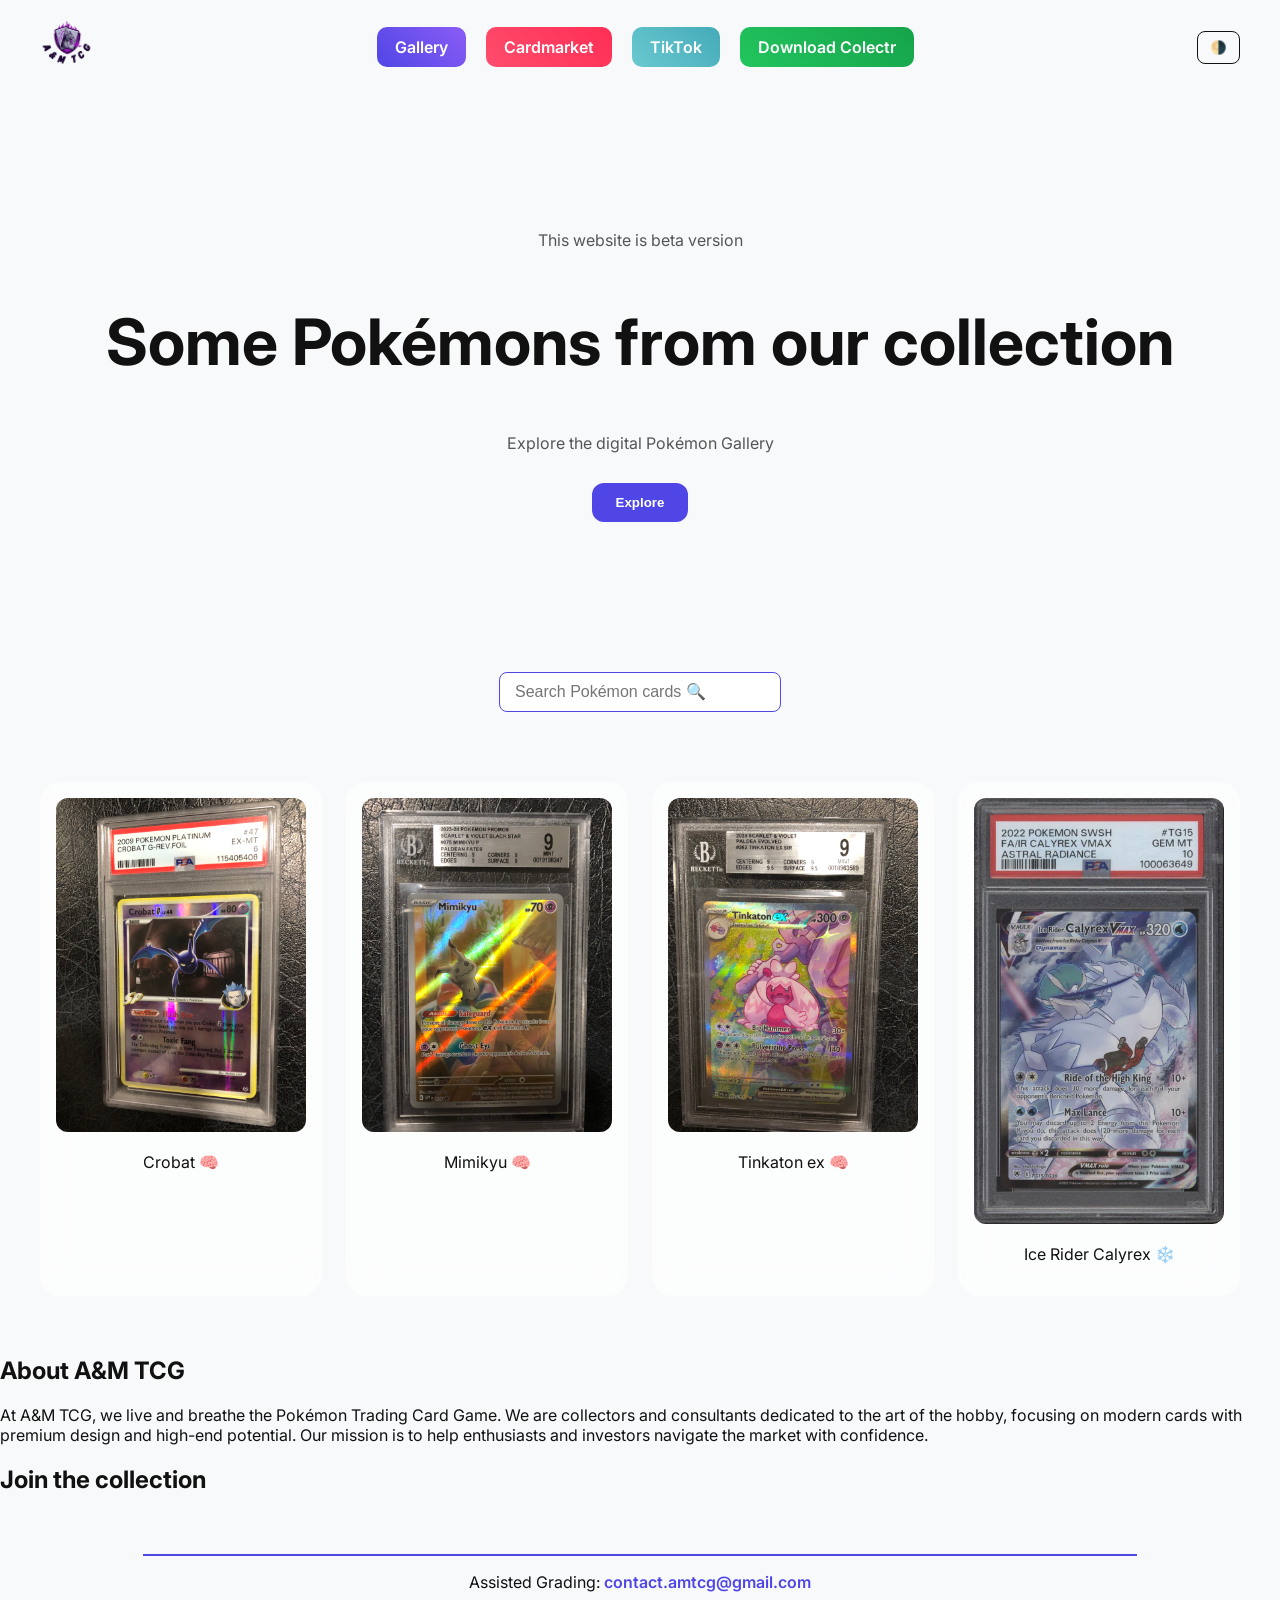
==== index.html @ 65f68c06 "Update index.html" ====
<!DOCTYPE html>
<html lang="en">
<head>
  <meta charset="UTF-8">
  <title>A&M TCG</title>
  <link rel="stylesheet" href="style.css">
  <link href="https://fonts.googleapis.com/css2?family=Inter:wght@300;400;600;700&display=swap" rel="stylesheet">
</head>
<body>


<!-- Padajúce karty -->
<div class="card-bg" style="background-image:url('images/backround.jpeg');"></div>
<div class="card-bg" style="background-image:url('images/backround1.jpeg');"></div>
<div class="card-bg" style="background-image:url('images/backround2.jpeg');"></div>

<!-- Navigácia s logom -->
<nav class="navbar">
  <!-- Logo -->
  <a href="index.html">
    <img src="images/AMLOGO.jpeg" alt="A&M TCG Logo" class="logo">
  </a>

  <!-- Odkazy ako tlačidlá -->
  <div class="nav-links">
    <a href="gallery.html">Gallery</a>
    <a href="https://www.cardmarket.com/en/Pokemon" target="_blank">Cardmarket</a>
    <a href="https://www.tiktok.com/@ampokemon" target="_blank">TikTok</a>
        <a href="https://play.google.com/store/apps/details?id=com.collectrinc.collectr" target="_blank">Download Colectr</a>
  </div>

  <!-- Prepínač tmavého/svetlého režimu -->
  <button class="toggle" onclick="toggleMode()">🌗</button>
</nav>

<!-- Hero sekcia -->
<section class="hero">
  <p class="beta-text">This website is beta version</p>
  <h1>Some Pokémons from our collection</h1>
  <p>Explore the digital Pokémon Gallery</p>
  <div class="buttons">
    <button onclick="scrollToGallery()">Explore</button>
  </div>
</section>

<!-- Vyhľadávanie kariet -->
<section class="search">
  <input type="text" id="searchInput" placeholder="Search Pokémon cards 🔍" />
</section>
  
  
<!-- Galéria všetkých 10 kariet -->
<section class="grid">
  <div class="card"><img src="images/Crobat.jpeg" alt="Crobat"><p>Crobat 🧠</p></div>
  <div class="card"><img src="images/Mimikyu.jpeg" alt="Mimikyu"><p>Mimikyu 🧠</p></div>
  <div class="card"><img src="images/Tinkaton ex.jpeg" alt="Tinkaton ex"><p>Tinkaton ex 🧠</p></div>
  <div class="card"><img src="images/Ice Rider Calyrex.jpeg" alt="Ice Rider Calyrex"><p>Ice Rider Calyrex ❄️</p></div>
</section>

<!-- About sekcia -->
<section class="about">
  <div>
    <h2>About A&M TCG</h2>
    <p>At A&M TCG, we live and breathe the Pokémon Trading Card Game. We are collectors and consultants dedicated to the art of the hobby, focusing on modern cards with premium design and high-end potential.
Our mission is to help enthusiasts and investors navigate the market with confidence.</p>
  </div>
</section>

<!-- CTA / Subscribe -->
<section class="cta">
  <h2>Join the collection</h2>
 
</section>

<!-- Footer -->
<footer class="footer">
  <hr>
  <p>Assisted Grading: 
    <a href="mailto:contact.amtcg@gmail.com?subject=Assisted%20Grading&body=I%20would%20be%20interested%20in%20assisted%20card%20grading.">
      contact.amtcg@gmail.com
    </a>
  </p>
</footer>

<script src="script.js"></script>
</body>
</html>
---- style.css ----
/* Farby a tmavý režim */
:root {
  --bg: #F8F9FB;
  --text: #111;
  --card: rgba(255,255,255,0.6);
  --accent: #4F46E5;
}

body.dark {
  --bg: #0B0B0F;
  --text: #EAEAEA;
  --card: rgba(255,255,255,0.05);
  --accent: #8B5CF6;
}

body {
  margin:0;
  font-family: 'Inter', sans-serif;
  background: var(--bg);
  color: var(--text);
  transition: 0.3s;
}

/* Navigácia */
nav {
  display:flex;
  justify-content:space-between;
  padding:20px 40px;
}

nav .logo {
  height:50px;
  width:auto;
}

.toggle {
  background:none;
  border:1px solid var(--text);
  padding:8px 12px;
  border-radius:8px;
  cursor:pointer;
}

/* Hero */
.hero { text-align:center; padding:120px 20px; }
.hero h1 { font-size:64px; }
.hero p { opacity:0.7; margin-bottom:30px; }
.buttons button {
  margin:0 10px; padding:12px 24px; border:none; border-radius:12px;
  font-weight:600; cursor:pointer; transition:0.3s;
}
.buttons button:nth-child(1) { background:var(--accent); color:white; }
.buttons button:nth-child(1):hover { transform:scale(1.05); }
button.tiktok { background:#69C9D0; color:white; }
button.tiktok:hover { background:#45AAB8; transform:scale(1.05); }

/* Grid */
.grid {
  display:grid;
  grid-template-columns: repeat(auto-fit, minmax(200px,1fr));
  gap:24px; padding:40px;
}
.card {
  background:var(--card); backdrop-filter:blur(20px); border-radius:20px; padding:16px;
  transition:0.5s; text-align:center;
}
.card img { width:100%; border-radius:12px; transition:0.5s; }
.card:hover { transform:scale(1.08) rotate(-2deg); box-shadow:0 20px 30px rgba(0,0,0,0.25); }
.card:hover img { transform:scale(1.1) rotate(-2deg); }

/* Padajúce karty */
.card-bg {
  position:absolute; width:80px; height:120px; background-size:cover; top:-150px;
  animation:fall linear infinite;
}
@keyframes fall { 0%{transform:translateY(0) rotate(0deg);} 100%{transform:translateY(100vh) rotate(360deg);} }

/* Vyhľadávanie */
.search { text-align:center; margin:30px 0; }
#searchInput {
  width:250px; padding:10px 15px; font-size:16px; border-radius:8px; border:1px solid var(--accent); outline:none; transition:0.3s;
}
#searchInput:focus { border-color:#ff4d6d; box-shadow:0 0 5px #ff4d6d; }

/* Subscribe */
.subscribe-box { display:flex; justify-content:center; gap:10px; margin-top:20px; }
.subscribe-box input { padding:12px; border-radius:8px; border:none; width:220px; font-size:14px; }
.subscribe-btn { padding:12px 20px; border:none; border-radius:8px; background:#ff4d6d; color:white; font-weight:600; cursor:pointer; transition:all 0.3s ease; }
.subscribe-btn:hover { transform:scale(1.1); background:#ff2e55; box-shadow:0 5px 20px rgba(255,77,109,0.5); }

/* Footer */
.footer { text-align:center; padding:20px; margin-top:40px; font-size:16px; color:var(--text); }
.footer hr { border:1px solid var(--accent); margin-bottom:10px; width:80%; margin:auto; }
.footer a { color:var(--accent); text-decoration:none; font-weight:600; }
.footer a:hover { text-decoration:underline; }

/* Horná lišta */
.navbar {
  display: flex;
  justify-content: space-between;
  align-items: center;
  padding: 20px 40px;
  position: sticky;
  top: 0;
  background: var(--bg);
  z-index: 1000;
}

/* Logo */
.navbar .logo {
  height: 50px;
  width: auto;
}

/* Odkazy ako tlačidlá */
.nav-links {
  display: flex;
  gap: 20px;
  align-items: center;
}

.nav-links a {
  text-decoration: none;
  color: white;
  font-weight: 600;
  padding: 10px 18px;
  border-radius: 10px;
  transition: all 0.3s ease;
  display: inline-block;
  text-align: center;
}

/* Individuálne farby tlačidiel */
.nav-links a:nth-child(1) { background: linear-gradient(45deg,#4f46e5,#8b5cf6); } /* Gallery */
.nav-links a:nth-child(2) { background: linear-gradient(45deg,#ff4d6d,#ff2e55); } /* Cardmarket */
.nav-links a:nth-child(3) { background: linear-gradient(45deg,#69c9d0,#45aab8); } /* TikTok */
.nav-links a:nth-child(4) { background: linear-gradient(45deg,#22c55e,#16a34a); } /* Download App */

/* Hover efekt pre všetky tlačidlá */
.nav-links a:hover {
  transform: scale(1.05);
  box-shadow: 0 6px 15px rgba(0,0,0,0.3);
}
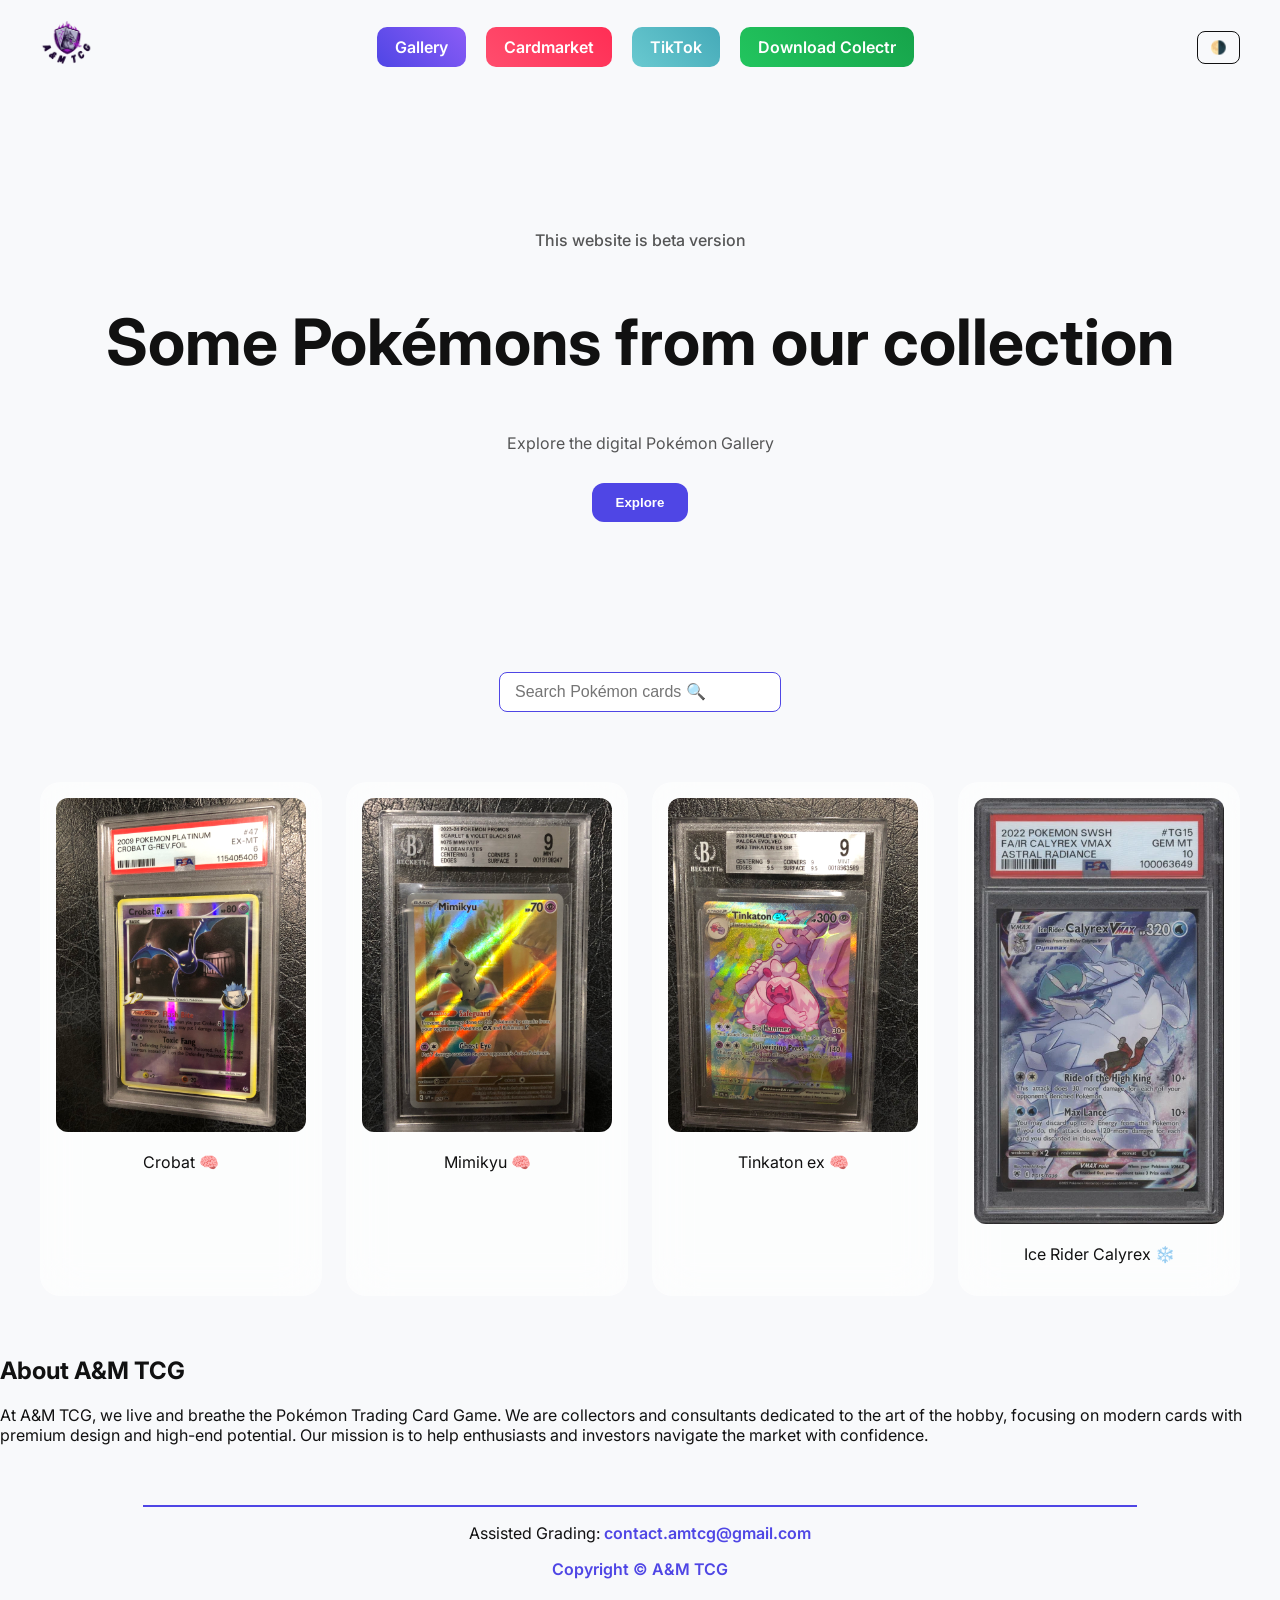
==== commit b7da2c44: "Update index.html" ====
--- a/index.html
+++ b/index.html
@@ -65,19 +65,14 @@
 Our mission is to help enthusiasts and investors navigate the market with confidence.</p>
   </div>
 </section>
-
-<!-- CTA / Subscribe -->
-<section class="cta">
-  <h2>Join the collection</h2>
- 
-</section>
-
+  
 <!-- Footer -->
 <footer class="footer">
   <hr>
   <p>Assisted Grading: 
     <a href="mailto:contact.amtcg@gmail.com?subject=Assisted%20Grading&body=I%20would%20be%20interested%20in%20assisted%20card%20grading.">
       contact.amtcg@gmail.com
+      <p>Copyright © A&M TCG</p>
     </a>
   </p>
 </footer>
--- a/style.css
+++ b/style.css
@@ -141,4 +141,61 @@
   transform: scale(1.05);
   box-shadow: 0 6px 15px rgba(0,0,0,0.3);
 }
-
+.hero .beta-text {
+  font-size: 16px;       /* menší text */
+  color: var(--text);    /* môžeš použiť aj svetlejšiu farbu, napr. rgba(17,17,17,0.6) */
+  opacity: 0.7;          /* jemnejší vzhľad */
+  margin-bottom: 10px;   /* medzera pod textom */
+  font-weight: 500; 
+.footer p {
+  margin: 5px 0;
+  font-size: 14px;
+  color: var(--text);
+  opacity: 0.8;
+}
+.contact {
+  text-align: center;
+  padding: 80px 20px;
+  background: var(--bg);
+}
+
+.contact-box {
+  display: flex;
+  flex-direction: column;
+  gap: 10px;
+  max-width: 400px;
+  margin: 20px auto 0 auto;
+}
+
+.contact-box input,
+.contact-box textarea {
+  padding: 12px;
+  border-radius: 8px;
+  border: 1px solid var(--accent);
+  width: 100%;
+  font-size: 14px;
+  outline: none;
+}
+
+.contact-box input:focus,
+.contact-box textarea:focus {
+  border-color: #ff4d6d;
+  box-shadow: 0 0 5px #ff4d6d;
+}
+
+.contact-btn {
+  padding: 12px 20px;
+  border: none;
+  border-radius: 8px;
+  background: #ff4d6d;
+  color: white;
+  font-weight: 600;
+  cursor: pointer;
+  transition: all 0.3s ease;
+}
+
+.contact-btn:hover {
+  transform: scale(1.05);
+  background: #ff2e55;
+  box-shadow: 0 5px 20px rgba(255,77,109,0.5);
+}
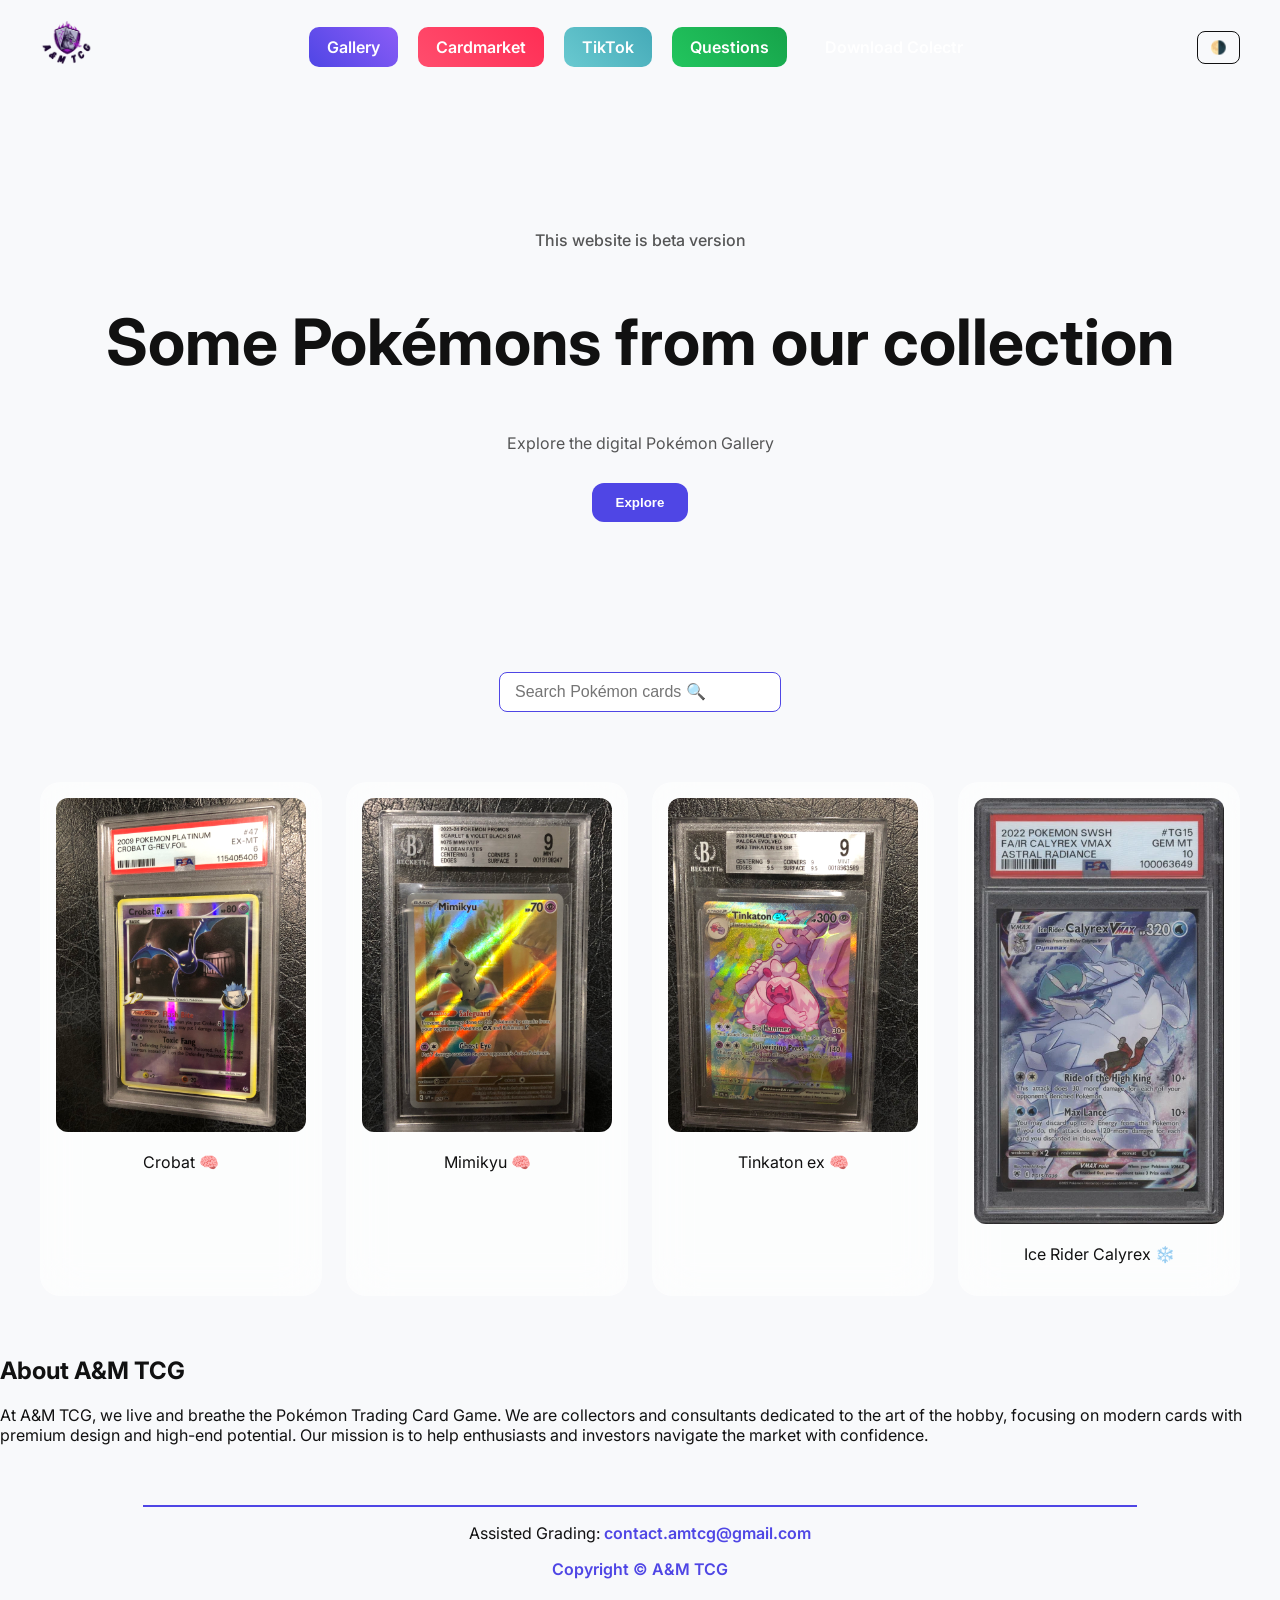
==== commit 5f89dcdc: "Update index.html" ====
--- a/index.html
+++ b/index.html
@@ -26,6 +26,7 @@
     <a href="gallery.html">Gallery</a>
     <a href="https://www.cardmarket.com/en/Pokemon" target="_blank">Cardmarket</a>
     <a href="https://www.tiktok.com/@ampokemon" target="_blank">TikTok</a>
+    <a href="mailto:contact.amtcg@gmail.com?subject=Questions" class="questions">Questions</a>
         <a href="https://play.google.com/store/apps/details?id=com.collectrinc.collectr" target="_blank">Download Colectr</a>
   </div>
 
--- a/style.css
+++ b/style.css
@@ -182,20 +182,3 @@
   border-color: #ff4d6d;
   box-shadow: 0 0 5px #ff4d6d;
 }
-
-.contact-btn {
-  padding: 12px 20px;
-  border: none;
-  border-radius: 8px;
-  background: #ff4d6d;
-  color: white;
-  font-weight: 600;
-  cursor: pointer;
-  transition: all 0.3s ease;
-}
-
-.contact-btn:hover {
-  transform: scale(1.05);
-  background: #ff2e55;
-  box-shadow: 0 5px 20px rgba(255,77,109,0.5);
-}
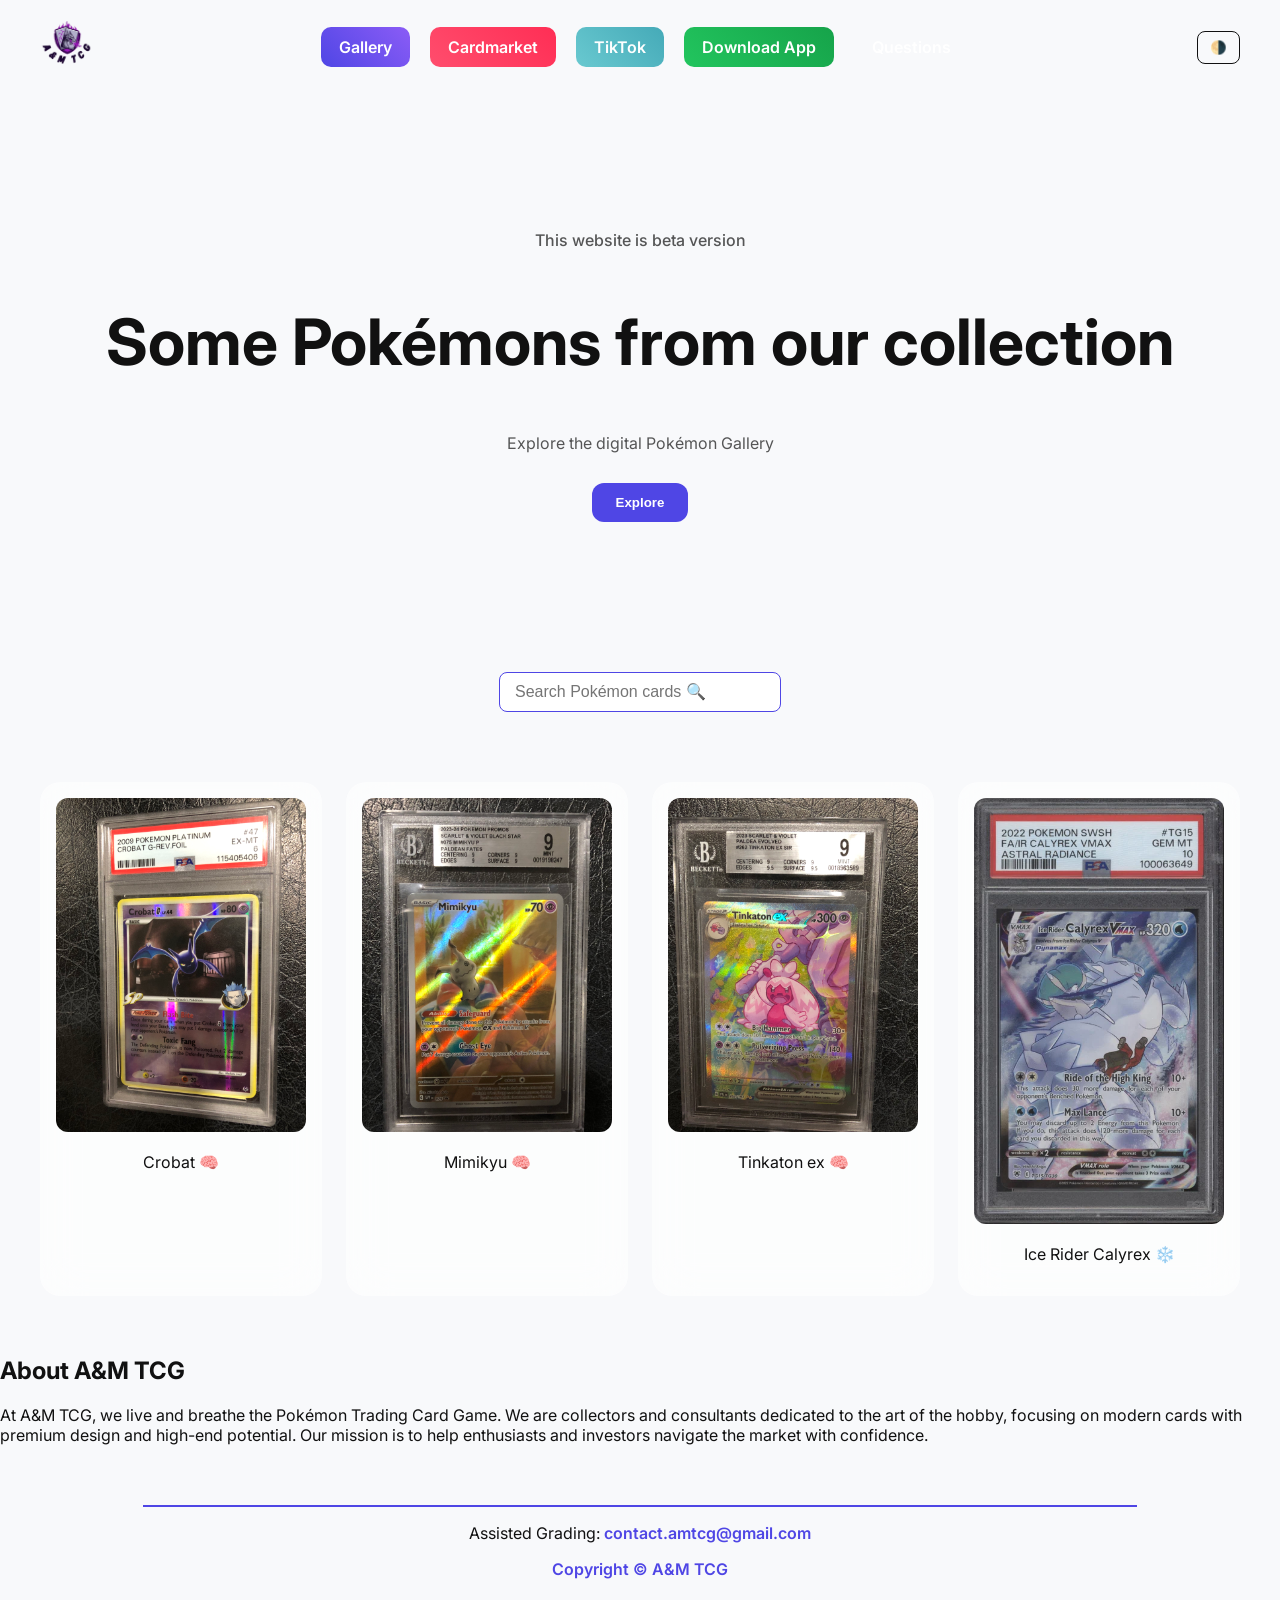
==== commit af50f100: "Update index.html" ====
--- a/index.html
+++ b/index.html
@@ -16,19 +16,16 @@
 
 <!-- Navigácia s logom -->
 <nav class="navbar">
-  <!-- Logo -->
-  <a href="index.html">
-    <img src="images/AMLOGO.jpeg" alt="A&M TCG Logo" class="logo">
-  </a>
-
-  <!-- Odkazy ako tlačidlá -->
+  <a href="index.html"><img src="images/AMLOGO.jpeg" alt="A&M TCG Logo" class="logo"></a>
+  
   <div class="nav-links">
     <a href="gallery.html">Gallery</a>
     <a href="https://www.cardmarket.com/en/Pokemon" target="_blank">Cardmarket</a>
     <a href="https://www.tiktok.com/@ampokemon" target="_blank">TikTok</a>
-    <a href="mailto:contact.amtcg@gmail.com?subject=Questions" class="questions">Questions</a>
-        <a href="https://play.google.com/store/apps/details?id=com.collectrinc.collectr" target="_blank">Download Colectr</a>
+    <a href="app.apk" download>Download App</a>
+    <a href="mailto:contact.amtcg@gmail.com?subject=Questions&body=I%20have%20a%20question%20regarding%20A%26M%20TCG" class="questions">Questions</a>
   </div>
+
 
   <!-- Prepínač tmavého/svetlého režimu -->
   <button class="toggle" onclick="toggleMode()">🌗</button>
--- a/style.css
+++ b/style.css
@@ -182,3 +182,16 @@
   border-color: #ff4d6d;
   box-shadow: 0 0 5px #ff4d6d;
 }
+.nav-links a.questions {
+  background: linear-gradient(45deg,#f59e0b,#d97706); /* oranžový gradient */
+  color: white !important;
+  padding: 10px 18px;
+  border-radius: 10px;
+  font-weight: 600;
+  transition: all 0.3s ease;
+}
+
+.nav-links a.questions:hover {
+  transform: scale(1.05);
+  box-shadow: 0 6px 15px rgba(0,0,0,0.3);
+}
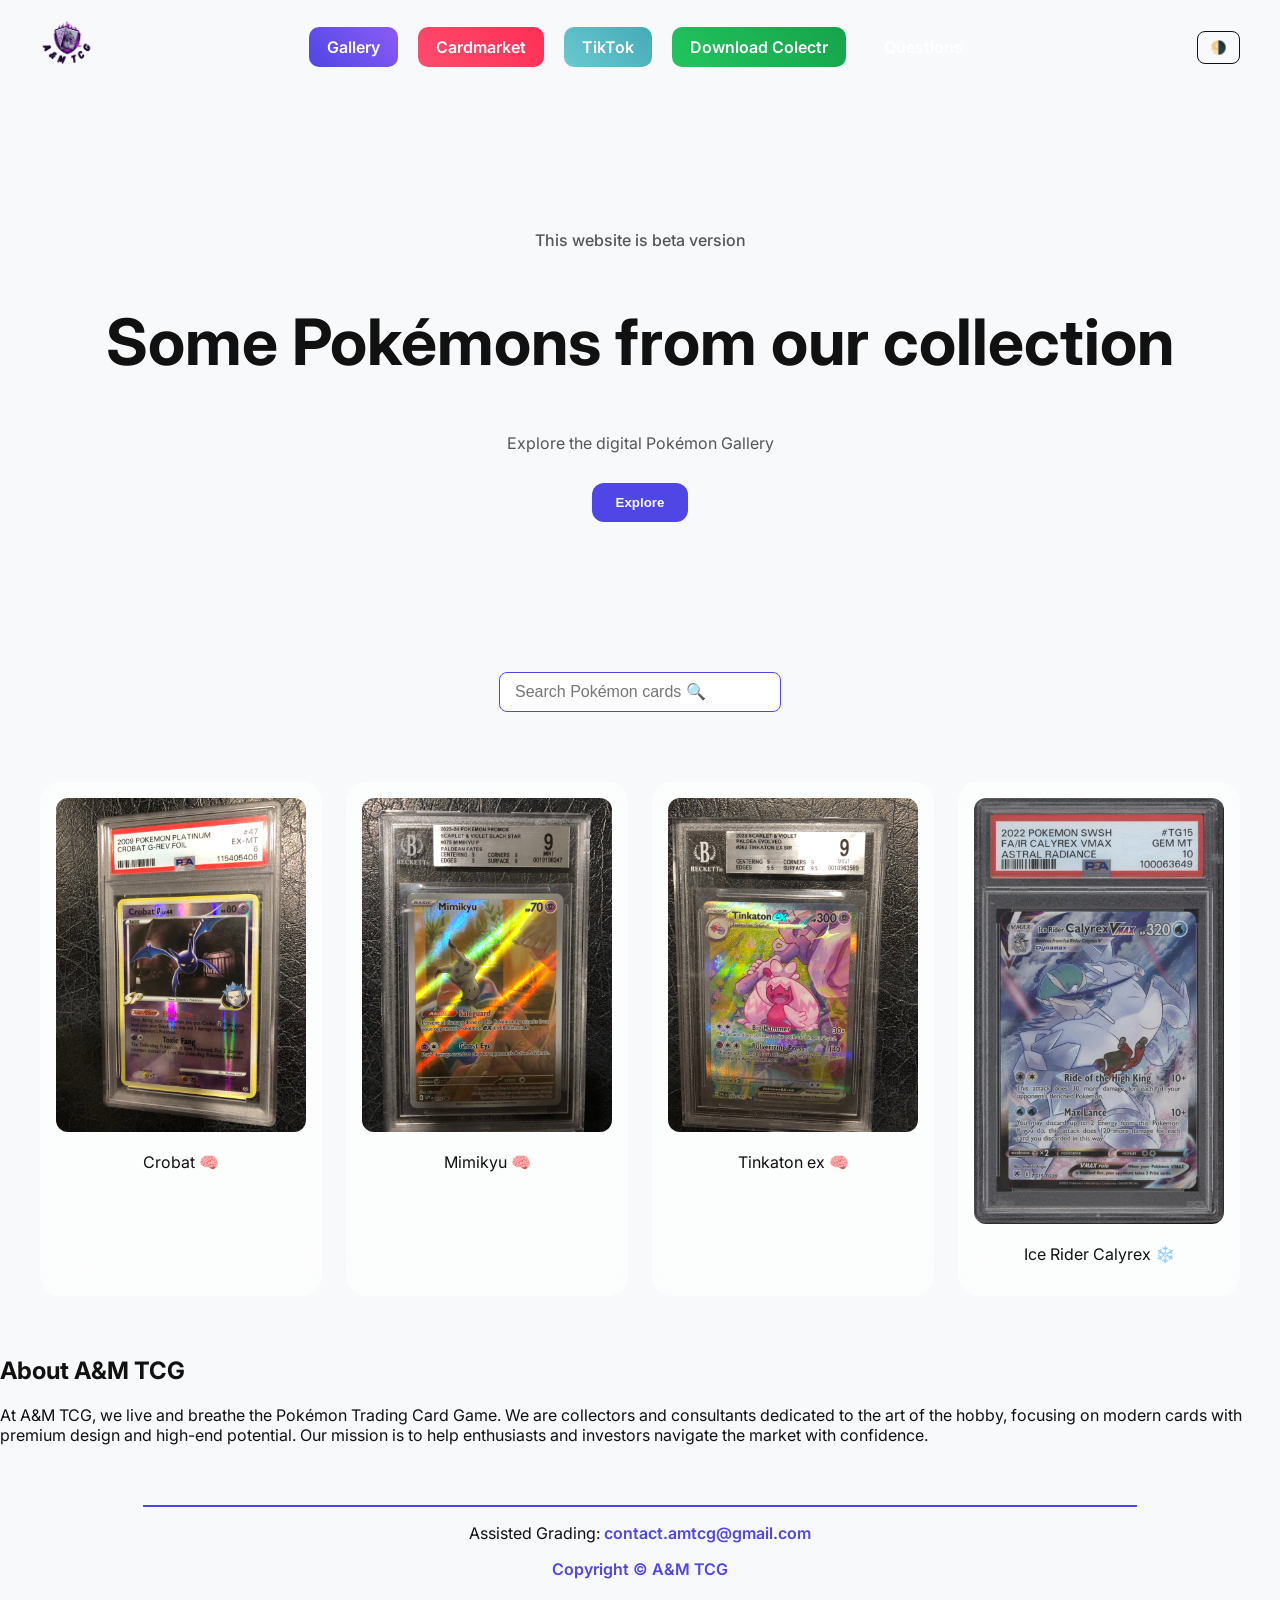
==== commit a3e29f1c: "Update index.html" ====
--- a/index.html
+++ b/index.html
@@ -22,7 +22,7 @@
     <a href="gallery.html">Gallery</a>
     <a href="https://www.cardmarket.com/en/Pokemon" target="_blank">Cardmarket</a>
     <a href="https://www.tiktok.com/@ampokemon" target="_blank">TikTok</a>
-    <a href="app.apk" download>Download App</a>
+    <a href="https://play.google.com/store/apps/details?id=com.collectrinc.collectr" target="_blank">Download Colectr</a>
     <a href="mailto:contact.amtcg@gmail.com?subject=Questions&body=I%20have%20a%20question%20regarding%20A%26M%20TCG" class="questions">Questions</a>
   </div>
 
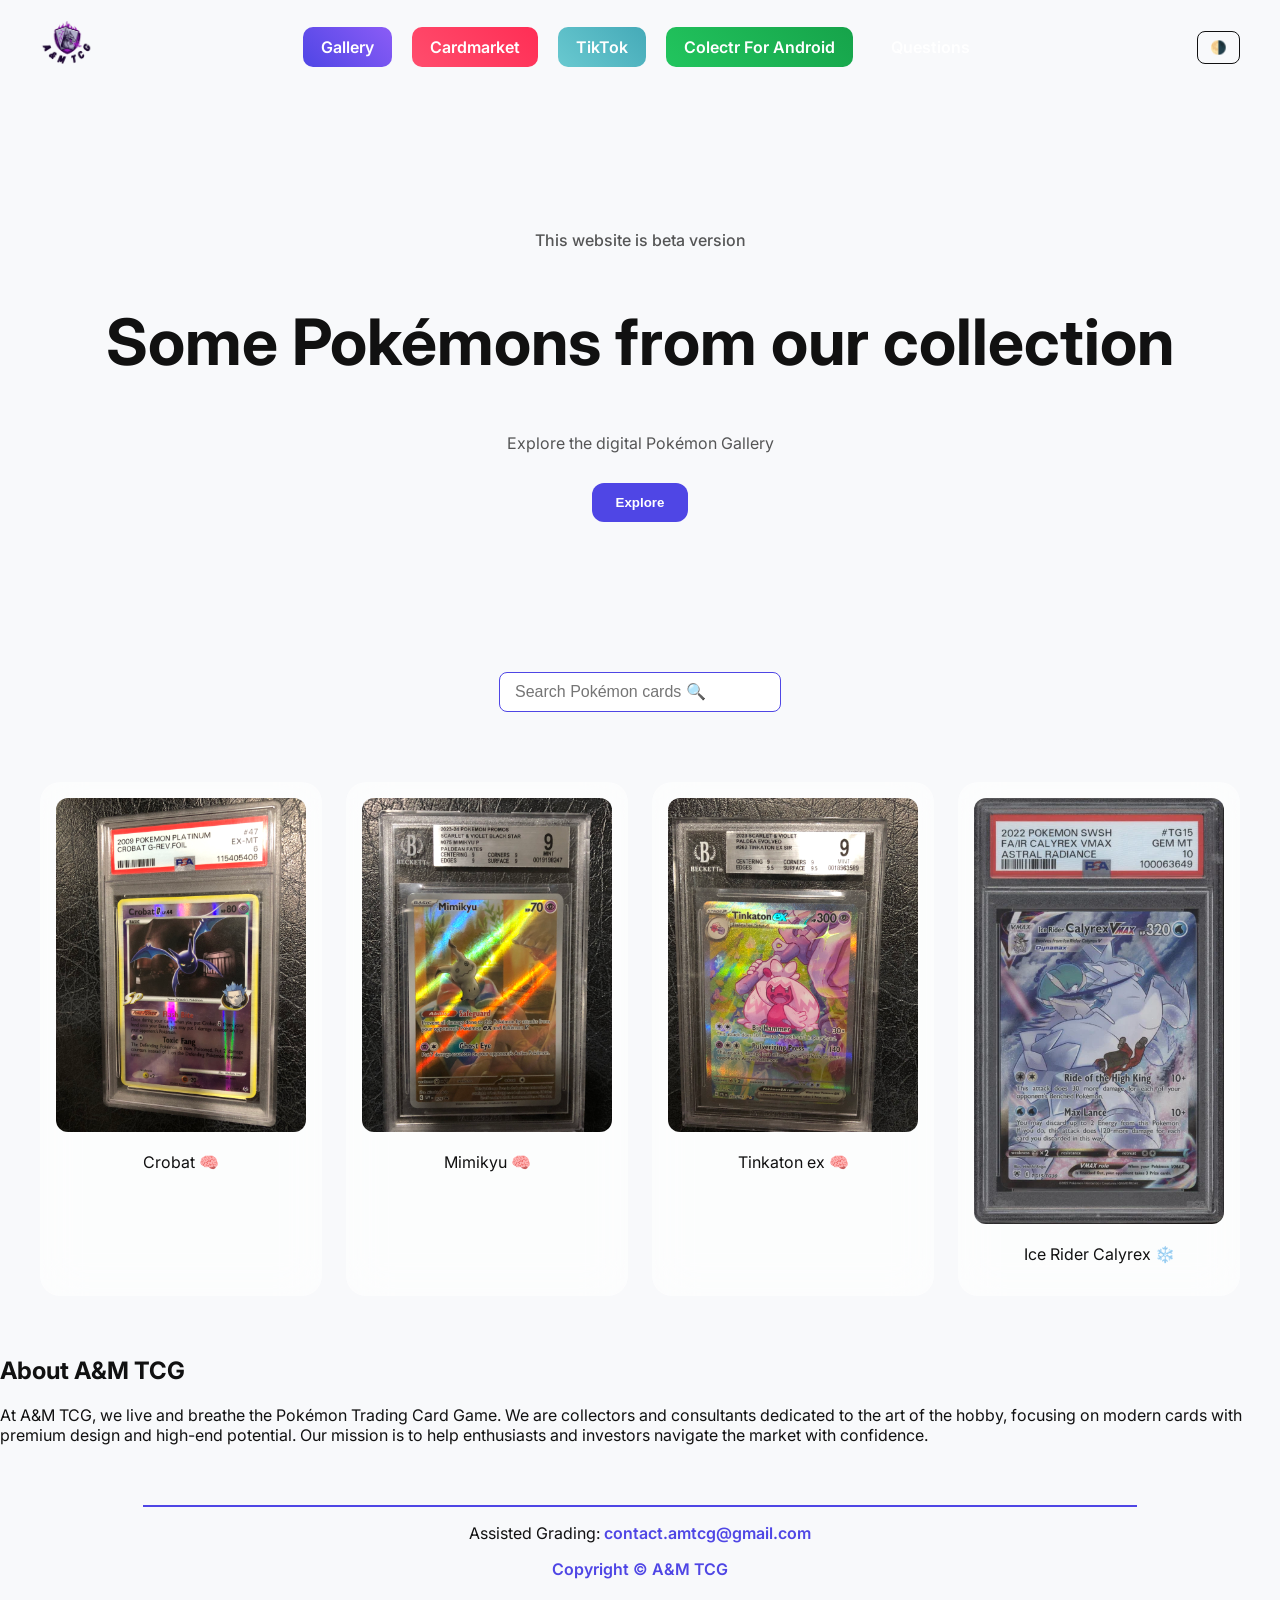
==== commit 529dacae: "Update index.html" ====
--- a/index.html
+++ b/index.html
@@ -22,7 +22,7 @@
     <a href="gallery.html">Gallery</a>
     <a href="https://www.cardmarket.com/en/Pokemon" target="_blank">Cardmarket</a>
     <a href="https://www.tiktok.com/@ampokemon" target="_blank">TikTok</a>
-    <a href="https://play.google.com/store/apps/details?id=com.collectrinc.collectr" target="_blank">Download Colectr</a>
+    <a href="https://play.google.com/store/apps/details?id=com.collectrinc.collectr" target="_blank">Colectr For Android</a>
     <a href="mailto:contact.amtcg@gmail.com?subject=Questions&body=I%20have%20a%20question%20regarding%20A%26M%20TCG" class="questions">Questions</a>
   </div>
 
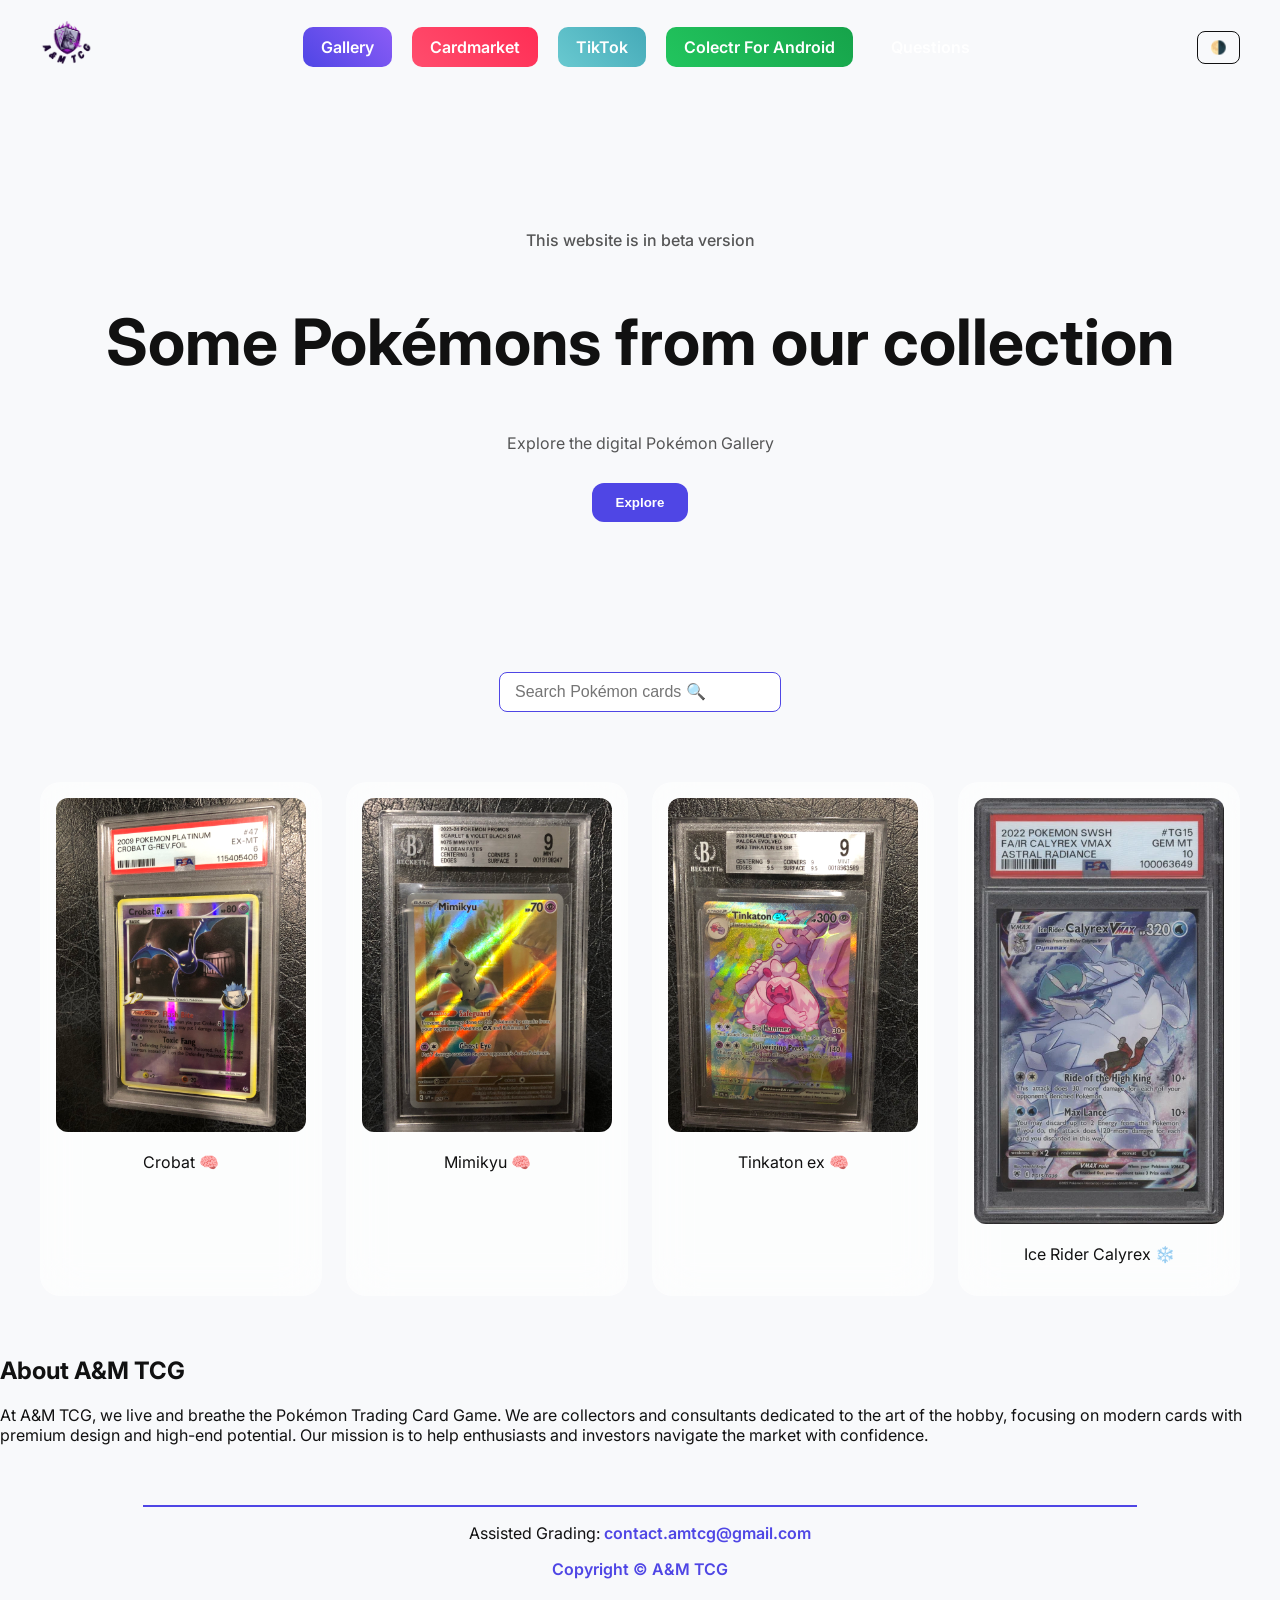
==== commit 5c1e8a39: "Update index.html" ====
--- a/index.html
+++ b/index.html
@@ -33,7 +33,7 @@
 
 <!-- Hero sekcia -->
 <section class="hero">
-  <p class="beta-text">This website is beta version</p>
+  <p class="beta-text">This website is in beta version</p>
   <h1>Some Pokémons from our collection</h1>
   <p>Explore the digital Pokémon Gallery</p>
   <div class="buttons">
